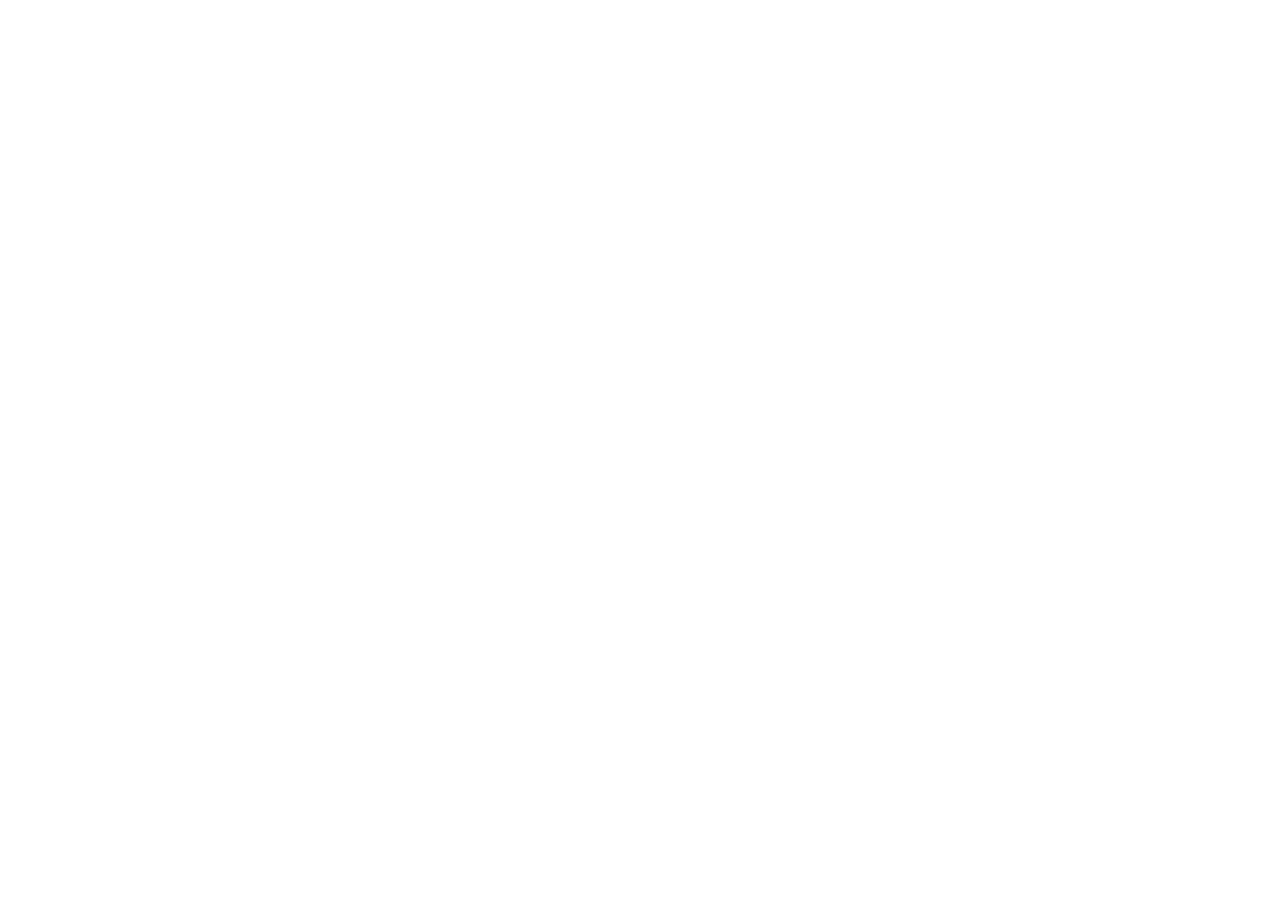
==== Trabalho final de interfaces/jogo/jogo.html @ 20df4757 "Add files via upload" ====
<!DOCTYPE html>
<html lang = "pt-br">
    <head>
        <meta charset="UTF-8">
        <meta name="viewport" content="width=device-width, initial-scale=1">
        <link rel="stylesheet" href="style.css">
        <link rel="preconnect" href="https://fonts.googleapis.com">
        <link rel="preconnect" href="https://fonts.gstatic.com" crossorigin>
        <link href="https://fonts.googleapis.com/css2?family=Pixelify+Sans:wght@500;700&display=swap" rel="stylesheet">
        <title> Final turn </title>
    </head>
    <body>
            </form>
        </main>
        <script src="../formsinicial.js"></script>
    </body>
---- Trabalho final de interfaces/jogo/style.css ----
body{
    background-image: url('/imagens/pfinicio.png');

    background-size: cover;

    background-position: center;

    background-repeat: no-repeat;
    
    background-attachment: fixed;

    min-height: 100vh;
    margin: 0;
    font-family: "Pixelify Sans", "Courier New", monospace;
    color: var(--texto);
    
}

img{
    display: block;
    margin-left: auto;
    margin-right: auto;
    width: 40%;
    height: auto;
}
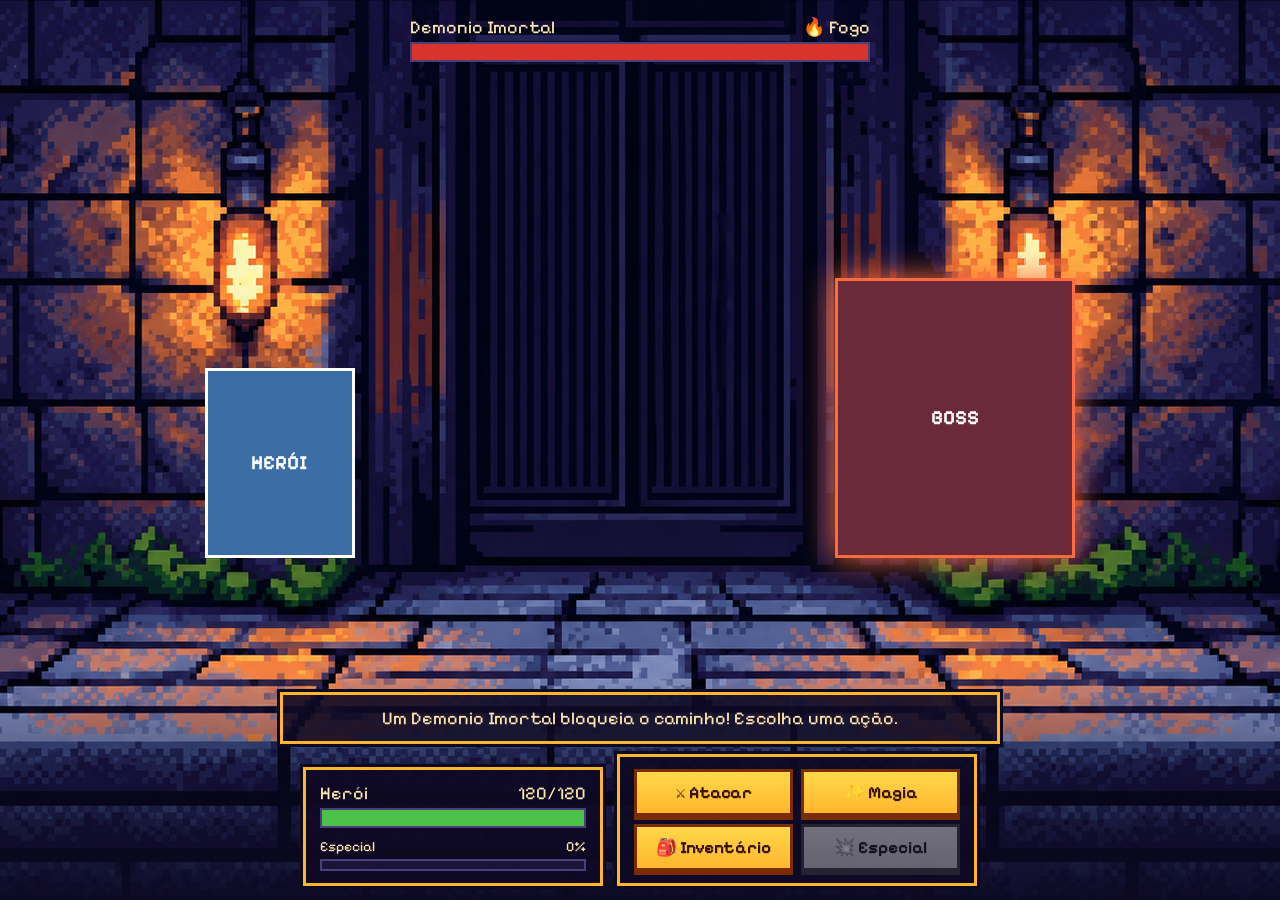
==== commit 12d3ebf7: "Atualizando arquivos do projeto" ====
--- a/Trabalho final de interfaces/jogo/jogo.html
+++ b/Trabalho final de interfaces/jogo/jogo.html
@@ -1,16 +1,76 @@
-<!DOCTYPE html>
-<html lang = "pt-br">
-    <head>
-        <meta charset="UTF-8">
-        <meta name="viewport" content="width=device-width, initial-scale=1">
-        <link rel="stylesheet" href="style.css">
-        <link rel="preconnect" href="https://fonts.googleapis.com">
-        <link rel="preconnect" href="https://fonts.gstatic.com" crossorigin>
-        <link href="https://fonts.googleapis.com/css2?family=Pixelify+Sans:wght@500;700&display=swap" rel="stylesheet">
-        <title> Final turn </title>
-    </head>
-    <body>
-            </form>
-        </main>
-        <script src="../formsinicial.js"></script>
-    </body>+<!DOCTYPE html>
+<html lang="pt-BR">
+<head>
+  <meta charset="UTF-8">
+  <meta name="viewport" content="width=device-width, initial-scale=1">
+  <title>Final Turn - Batalha</title>
+  <link rel="preconnect" href="https://fonts.googleapis.com">
+  <link rel="preconnect" href="https://fonts.gstatic.com" crossorigin>
+  <link href="https://fonts.googleapis.com/css2?family=Pixelify+Sans:wght@500;700&display=swap" rel="stylesheet">
+  <link rel="stylesheet" href="jogo.css">
+</head>
+<body>
+  <div id="cena">
+
+    <!-- Barra de vida e elemento do boss -->
+    <div id="hud-boss">
+      <div class="linha-info">
+        <span id="boss-nome">Demonio Imortal</span>
+        <span id="boss-elemento"></span>
+      </div>
+      <div class="barra"><div id="boss-vida" class="preenchimento"></div></div>
+    </div>
+
+    <!-- Personagens (por enquanto são caixas de teste) -->
+    <div id="sprite-jogador" class="sprite"></div>
+    <div id="sprite-boss" class="sprite"></div>
+
+    <!-- Parte de baixo: mensagem + HUD do jogador + menu -->
+    <div id="painel-inferior">
+      <div id="mensagem" class="caixa"></div>
+
+      <div id="linha-inferior">
+        <div id="hud-jogador" class="caixa">
+          <div class="linha-info">
+            <span id="jogador-nome">Herói</span>
+            <span id="jogador-vida-texto"></span>
+          </div>
+          <div class="barra"><div id="jogador-vida" class="preenchimento"></div></div>
+
+          <div class="linha-info pequeno">
+            <span>Especial</span>
+            <span id="especial-texto"></span>
+          </div>
+          <div class="barra fina"><div id="especial-barra" class="preenchimento"></div></div>
+        </div>
+
+        <div id="menu" class="caixa">
+          <button id="btn-atacar" class="botao">⚔ Atacar</button>
+          <button id="btn-magia" class="botao">✨ Magia</button>
+          <button id="btn-inventario" class="botao">🎒 Inventário</button>
+          <button id="btn-especial" class="botao">💥 Especial</button>
+        </div>
+
+        <div id="submenu-magia" class="caixa submenu oculto">
+          <button class="botao" data-magia="fogo">🔥 Fogo</button>
+          <button class="botao" data-magia="agua">💧 Água</button>
+          <button class="botao" data-magia="terra">🪨 Terra</button>
+          <button class="botao" data-magia="raio">⚡ Relâmpago</button>
+        </div>
+
+        <div id="submenu-inventario" class="caixa submenu oculto">
+          <button id="btn-pocao" class="botao">🧪 Poção (<span id="qtd-pocoes">3</span>)</button>
+        </div>
+      </div>
+    </div>
+
+    <!-- Tela de fim de jogo -->
+    <div id="fim" class="oculto">
+      <h2 id="fim-titulo"></h2>
+      <button id="btn-reiniciar" class="botao">Jogar de novo</button>
+    </div>
+
+  </div>
+  <script src="jogo.js"></script>
+</body>
+</html>
--- a/Trabalho final de interfaces/jogo/jogo.css
+++ b/Trabalho final de interfaces/jogo/jogo.css
@@ -0,0 +1,146 @@
+:root {
+  --noite: #0d0a1f;
+  --painel: rgba(14, 10, 36, 0.88);
+  --campo: #1a1438;
+  --borda-campo: #4a3f7a;
+  --ouro: #ffb62e;
+  --ouro-claro: #ffd84a;
+  --marrom: #7a2e00;
+  --texto: #ffe9b0;
+}
+
+* { box-sizing: border-box; }
+
+body {
+  margin: 0;
+  height: 100vh;
+  overflow: hidden;
+  font-family: "Pixelify Sans", "Courier New", monospace;
+  color: var(--texto);
+  /* "../" sobe da pasta jogo/ até a pasta onde fica imagens/ */
+  background: var(--noite) url("../imagens/pfinicio.png") center / cover no-repeat;
+  image-rendering: pixelated;
+}
+
+#cena { position: relative; width: 100%; height: 100vh; }
+.oculto { display: none !important; }
+
+/* ---------- Personagens ---------- */
+/* CAIXAS DE TESTE: quando tiver os sprites, troque o "background"
+   por background-image: url("imagens/seu-sprite.png") */
+.sprite {
+  position: absolute;
+  bottom: 38%;
+  transition: transform 0.25s;
+  display: flex;
+  align-items: center;
+  justify-content: center;
+  font-size: 20px;
+  font-weight: 700;
+  color: #fff;
+}
+#sprite-jogador { left: 16%; width: 150px; height: 190px; background: #3a6ea5; border: 3px solid #fff; }
+#sprite-jogador::after { content: "HERÓI"; }
+#sprite-boss {
+  right: 16%; width: 240px; height: 280px;
+  background: #6b2a3a;
+  border: 3px solid var(--cor-elemento, #fff);
+  box-shadow: 0 0 30px var(--cor-elemento, transparent);
+  transition: transform 0.25s, box-shadow 0.4s, border-color 0.4s;
+}
+#sprite-boss::after { content: "BOSS"; }
+
+/* ---------- Animações ---------- */
+.avancar-direita { transform: translateX(80px); }
+.avancar-esquerda { transform: translateX(-80px); }
+.sofrer { animation: sofrer 0.4s; }
+.morto { opacity: 0.25; transition: opacity 1s; }
+
+@keyframes sofrer {
+  0%, 100% { transform: translateX(0); filter: none; }
+  25% { transform: translateX(-10px); filter: brightness(2.5); }
+  75% { transform: translateX(10px); filter: brightness(2.5); }
+}
+
+.numero-dano {
+  position: absolute;
+  font-size: 32px;
+  font-weight: 700;
+  color: #fff;
+  text-shadow: 2px 2px 0 #000;
+  transform: translate(-50%, 0);
+  pointer-events: none;
+  animation: subir 0.9s forwards;
+}
+.numero-dano.cura { color: #6dff7a; }
+
+@keyframes subir {
+  from { opacity: 1; }
+  to { opacity: 0; transform: translate(-50%, -70px); }
+}
+
+/* ---------- HUD ---------- */
+.caixa {
+  background: var(--painel);
+  border: 3px solid var(--ouro);
+  box-shadow: 0 0 0 3px var(--noite);
+  padding: 12px 14px;
+}
+
+#hud-boss {
+  position: absolute;
+  top: 16px; left: 50%;
+  transform: translateX(-50%);
+  width: min(460px, 92%);
+}
+
+.linha-info { display: flex; justify-content: space-between; margin-bottom: 4px; font-size: 18px; }
+.linha-info.pequeno { margin-top: 10px; font-size: 14px; }
+
+.barra { height: 20px; background: var(--campo); border: 2px solid var(--borda-campo); }
+.barra.fina { height: 12px; }
+.preenchimento { height: 100%; width: 100%; transition: width 0.4s; }
+#boss-vida { background: #d9342b; }
+#jogador-vida { background: #4cc24a; }
+#especial-barra { background: var(--ouro); }
+
+#painel-inferior {
+  position: absolute;
+  left: 0; right: 0; bottom: 0;
+  display: flex;
+  flex-direction: column;
+  align-items: center;
+  gap: 10px;
+  padding: 14px;
+  background: linear-gradient(transparent, rgba(13, 10, 36, 0.9));
+}
+#mensagem { width: min(720px, 100%); min-height: 48px; text-align: center; font-size: 18px; }
+#linha-inferior { display: flex; flex-wrap: wrap; justify-content: center; align-items: flex-end; gap: 14px; width: 100%; }
+#hud-jogador { width: min(300px, 100%); }
+#menu { display: grid; grid-template-columns: repeat(2, 1fr); gap: 8px; width: min(360px, 100%); }
+.submenu { display: grid; gap: 8px; }
+
+.botao {
+  padding: 10px 14px;
+  font: inherit;
+  font-weight: 700;
+  font-size: 17px;
+  color: #3a1200;
+  background: linear-gradient(var(--ouro-claro), var(--ouro));
+  border: 3px solid var(--marrom);
+  border-radius: 0;
+  box-shadow: 0 4px 0 var(--marrom);
+  cursor: pointer;
+}
+.botao:hover:not(:disabled) { filter: brightness(1.08); }
+.botao:active:not(:disabled) { transform: translateY(3px); box-shadow: 0 1px 0 var(--marrom); }
+.botao:disabled { filter: grayscale(1); opacity: 0.5; cursor: not-allowed; }
+
+/* ---------- Fim de jogo ---------- */
+#fim {
+  position: absolute; inset: 0;
+  display: flex; flex-direction: column;
+  align-items: center; justify-content: center; gap: 24px;
+  background: rgba(0, 0, 0, 0.78);
+}
+#fim h2 { margin: 0; font-size: 64px; color: var(--ouro-claro); text-shadow: 4px 4px 0 var(--marrom); }
